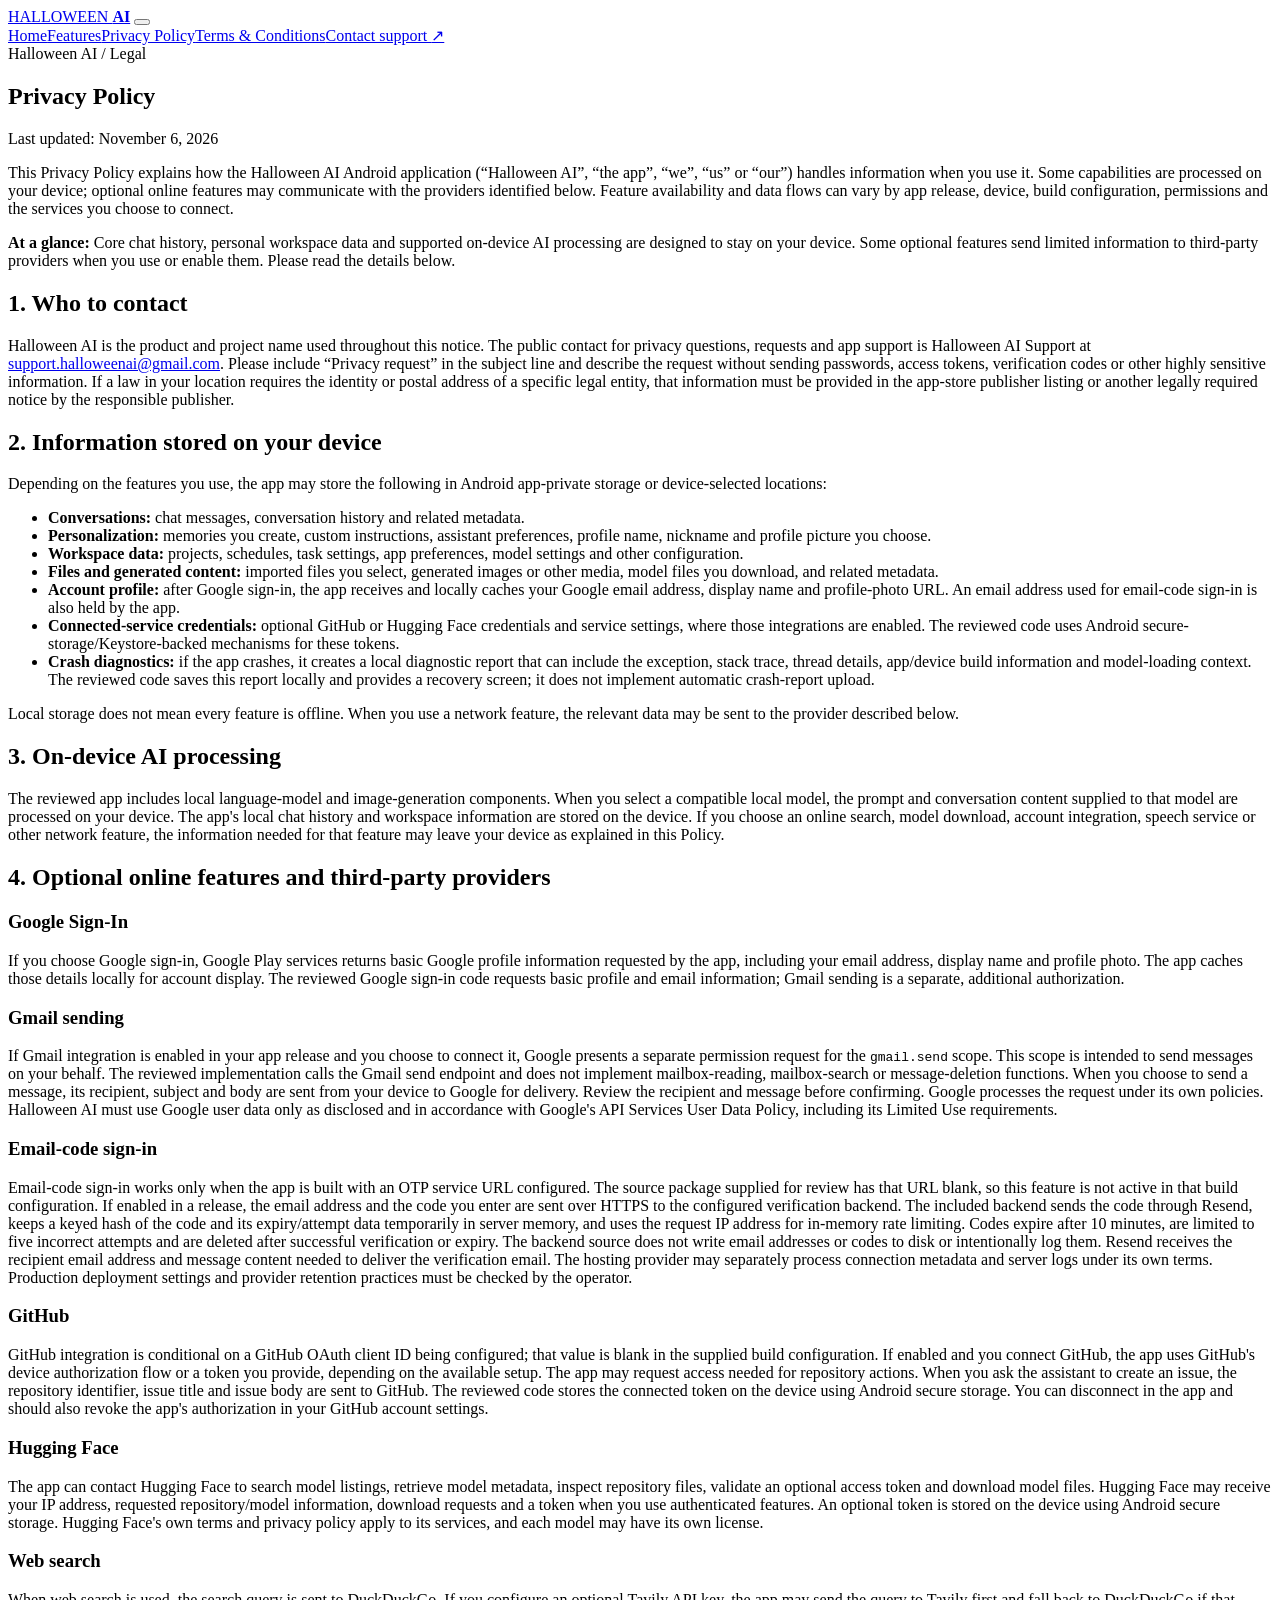
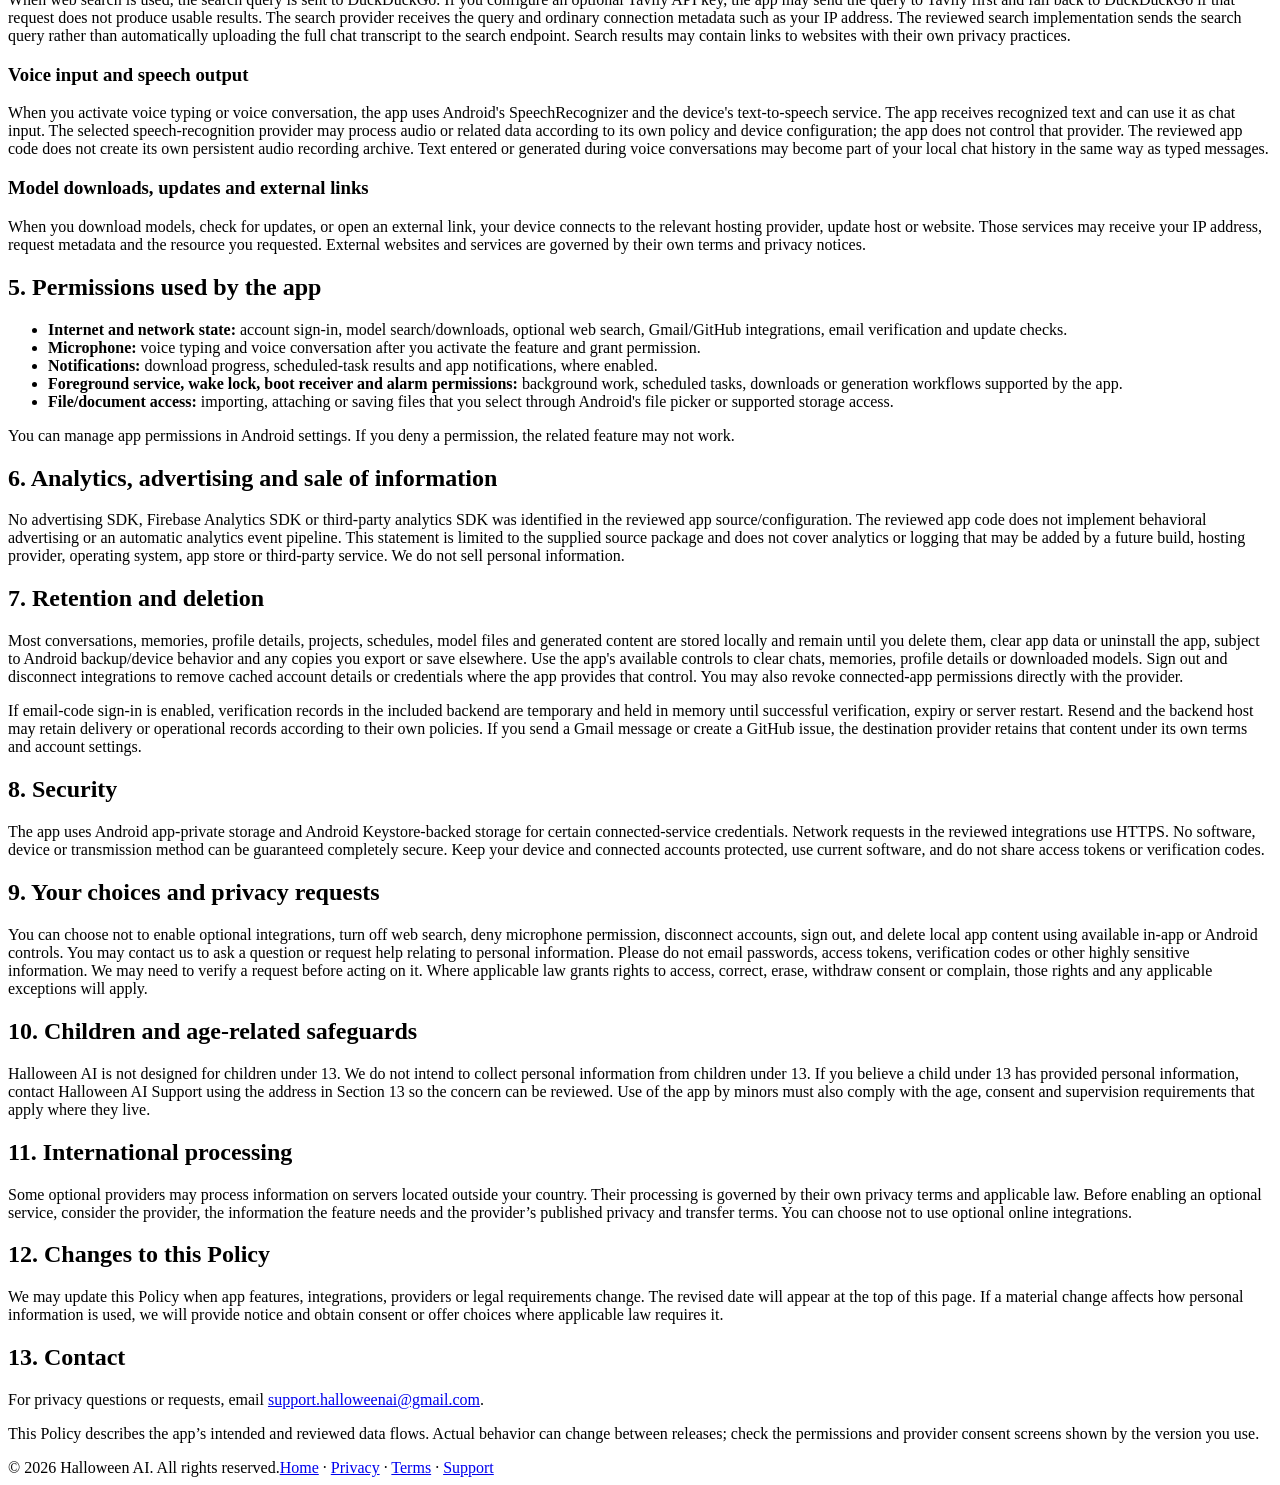
==== privacy-policy.html @ 9874dac2 "Add files via upload" ====
<!doctype html><html lang="en"><head><meta charset="utf-8"><meta name="viewport" content="width=device-width,initial-scale=1"><meta name="theme-color" content="#080808"><link rel="icon" type="image/png" href="assets/app-icon.png"><link rel="stylesheet" href="assets/style.css"><meta name="description" content="Halloween AI Privacy Policy explaining local app data, optional integrations, third-party services, retention and user choices."><title>Privacy Policy — Halloween AI</title></head><body><header class="site-header"><div class="container nav-wrap">
<a class="brand" href="index.html"><img class="brand-icon" src="assets/app-icon.png" alt=""><span>HALLOWEEN <b>AI</b></span></a>
<button class="menu-toggle" aria-expanded="false" aria-controls="site-nav" aria-label="Open navigation"><span></span><span></span><span></span></button>
<nav class="site-nav" id="site-nav" aria-label="Main navigation"><a href="index.html">Home</a><a href="index.html#features">Features</a><a href="privacy-policy.html">Privacy Policy</a><a href="terms.html">Terms &amp; Conditions</a><a class="nav-cta" href="mailto:support.halloweenai@gmail.com">Contact support <span>↗</span></a></nav>
</div></header>
<section class="doc-hero"><div class="container"><span class="section-label">Halloween AI / Legal</span><h1>Privacy Policy</h1><p class="updated">Last updated: November 6, 2026</p></div></section>
<main class="wrap doc">
<p>This Privacy Policy explains how the Halloween AI Android application (“Halloween AI”, “the app”, “we”, “us” or “our”) handles information when you use it. Some capabilities are processed on your device; optional online features may communicate with the providers identified below. Feature availability and data flows can vary by app release, device, build configuration, permissions and the services you choose to connect.</p>
<div class="notice"><strong>At a glance:</strong> Core chat history, personal workspace data and supported on-device AI processing are designed to stay on your device. Some optional features send limited information to third-party providers when you use or enable them. Please read the details below.</div>

<h2>1. Who to contact</h2>
<p>Halloween AI is the product and project name used throughout this notice. The public contact for privacy questions, requests and app support is Halloween AI Support at <a href="mailto:support.halloweenai@gmail.com">support.halloweenai@gmail.com</a>. Please include “Privacy request” in the subject line and describe the request without sending passwords, access tokens, verification codes or other highly sensitive information. If a law in your location requires the identity or postal address of a specific legal entity, that information must be provided in the app-store publisher listing or another legally required notice by the responsible publisher.</p>

<h2>2. Information stored on your device</h2>
<p>Depending on the features you use, the app may store the following in Android app-private storage or device-selected locations:</p>
<ul>
<li><strong>Conversations:</strong> chat messages, conversation history and related metadata.</li>
<li><strong>Personalization:</strong> memories you create, custom instructions, assistant preferences, profile name, nickname and profile picture you choose.</li>
<li><strong>Workspace data:</strong> projects, schedules, task settings, app preferences, model settings and other configuration.</li>
<li><strong>Files and generated content:</strong> imported files you select, generated images or other media, model files you download, and related metadata.</li>
<li><strong>Account profile:</strong> after Google sign-in, the app receives and locally caches your Google email address, display name and profile-photo URL. An email address used for email-code sign-in is also held by the app.</li>
<li><strong>Connected-service credentials:</strong> optional GitHub or Hugging Face credentials and service settings, where those integrations are enabled. The reviewed code uses Android secure-storage/Keystore-backed mechanisms for these tokens.</li>
<li><strong>Crash diagnostics:</strong> if the app crashes, it creates a local diagnostic report that can include the exception, stack trace, thread details, app/device build information and model-loading context. The reviewed code saves this report locally and provides a recovery screen; it does not implement automatic crash-report upload.</li>
</ul>
<p>Local storage does not mean every feature is offline. When you use a network feature, the relevant data may be sent to the provider described below.</p>

<h2>3. On-device AI processing</h2>
<p>The reviewed app includes local language-model and image-generation components. When you select a compatible local model, the prompt and conversation content supplied to that model are processed on your device. The app's local chat history and workspace information are stored on the device. If you choose an online search, model download, account integration, speech service or other network feature, the information needed for that feature may leave your device as explained in this Policy.</p>

<h2>4. Optional online features and third-party providers</h2>
<h3>Google Sign-In</h3>
<p>If you choose Google sign-in, Google Play services returns basic Google profile information requested by the app, including your email address, display name and profile photo. The app caches those details locally for account display. The reviewed Google sign-in code requests basic profile and email information; Gmail sending is a separate, additional authorization.</p>
<h3>Gmail sending</h3>
<p>If Gmail integration is enabled in your app release and you choose to connect it, Google presents a separate permission request for the <code>gmail.send</code> scope. This scope is intended to send messages on your behalf. The reviewed implementation calls the Gmail send endpoint and does not implement mailbox-reading, mailbox-search or message-deletion functions. When you choose to send a message, its recipient, subject and body are sent from your device to Google for delivery. Review the recipient and message before confirming. Google processes the request under its own policies. Halloween AI must use Google user data only as disclosed and in accordance with Google's API Services User Data Policy, including its Limited Use requirements.</p>
<h3>Email-code sign-in</h3>
<p>Email-code sign-in works only when the app is built with an OTP service URL configured. The source package supplied for review has that URL blank, so this feature is not active in that build configuration. If enabled in a release, the email address and the code you enter are sent over HTTPS to the configured verification backend. The included backend sends the code through Resend, keeps a keyed hash of the code and its expiry/attempt data temporarily in server memory, and uses the request IP address for in-memory rate limiting. Codes expire after 10 minutes, are limited to five incorrect attempts and are deleted after successful verification or expiry. The backend source does not write email addresses or codes to disk or intentionally log them. Resend receives the recipient email address and message content needed to deliver the verification email. The hosting provider may separately process connection metadata and server logs under its own terms. Production deployment settings and provider retention practices must be checked by the operator.</p>
<h3>GitHub</h3>
<p>GitHub integration is conditional on a GitHub OAuth client ID being configured; that value is blank in the supplied build configuration. If enabled and you connect GitHub, the app uses GitHub's device authorization flow or a token you provide, depending on the available setup. The app may request access needed for repository actions. When you ask the assistant to create an issue, the repository identifier, issue title and issue body are sent to GitHub. The reviewed code stores the connected token on the device using Android secure storage. You can disconnect in the app and should also revoke the app's authorization in your GitHub account settings.</p>
<h3>Hugging Face</h3>
<p>The app can contact Hugging Face to search model listings, retrieve model metadata, inspect repository files, validate an optional access token and download model files. Hugging Face may receive your IP address, requested repository/model information, download requests and a token when you use authenticated features. An optional token is stored on the device using Android secure storage. Hugging Face's own terms and privacy policy apply to its services, and each model may have its own license.</p>
<h3>Web search</h3>
<p>When web search is used, the search query is sent to DuckDuckGo. If you configure an optional Tavily API key, the app may send the query to Tavily first and fall back to DuckDuckGo if that request does not produce usable results. The search provider receives the query and ordinary connection metadata such as your IP address. The reviewed search implementation sends the search query rather than automatically uploading the full chat transcript to the search endpoint. Search results may contain links to websites with their own privacy practices.</p>
<h3>Voice input and speech output</h3>
<p>When you activate voice typing or voice conversation, the app uses Android's SpeechRecognizer and the device's text-to-speech service. The app receives recognized text and can use it as chat input. The selected speech-recognition provider may process audio or related data according to its own policy and device configuration; the app does not control that provider. The reviewed app code does not create its own persistent audio recording archive. Text entered or generated during voice conversations may become part of your local chat history in the same way as typed messages.</p>
<h3>Model downloads, updates and external links</h3>
<p>When you download models, check for updates, or open an external link, your device connects to the relevant hosting provider, update host or website. Those services may receive your IP address, request metadata and the resource you requested. External websites and services are governed by their own terms and privacy notices.</p>

<h2>5. Permissions used by the app</h2>
<ul>
<li><strong>Internet and network state:</strong> account sign-in, model search/downloads, optional web search, Gmail/GitHub integrations, email verification and update checks.</li>
<li><strong>Microphone:</strong> voice typing and voice conversation after you activate the feature and grant permission.</li>
<li><strong>Notifications:</strong> download progress, scheduled-task results and app notifications, where enabled.</li>
<li><strong>Foreground service, wake lock, boot receiver and alarm permissions:</strong> background work, scheduled tasks, downloads or generation workflows supported by the app.</li>
<li><strong>File/document access:</strong> importing, attaching or saving files that you select through Android's file picker or supported storage access.</li>
</ul>
<p>You can manage app permissions in Android settings. If you deny a permission, the related feature may not work.</p>

<h2>6. Analytics, advertising and sale of information</h2>
<p>No advertising SDK, Firebase Analytics SDK or third-party analytics SDK was identified in the reviewed app source/configuration. The reviewed app code does not implement behavioral advertising or an automatic analytics event pipeline. This statement is limited to the supplied source package and does not cover analytics or logging that may be added by a future build, hosting provider, operating system, app store or third-party service. We do not sell personal information.</p>

<h2>7. Retention and deletion</h2>
<p>Most conversations, memories, profile details, projects, schedules, model files and generated content are stored locally and remain until you delete them, clear app data or uninstall the app, subject to Android backup/device behavior and any copies you export or save elsewhere. Use the app's available controls to clear chats, memories, profile details or downloaded models. Sign out and disconnect integrations to remove cached account details or credentials where the app provides that control. You may also revoke connected-app permissions directly with the provider.</p>
<p>If email-code sign-in is enabled, verification records in the included backend are temporary and held in memory until successful verification, expiry or server restart. Resend and the backend host may retain delivery or operational records according to their own policies. If you send a Gmail message or create a GitHub issue, the destination provider retains that content under its own terms and account settings.</p>

<h2>8. Security</h2>
<p>The app uses Android app-private storage and Android Keystore-backed storage for certain connected-service credentials. Network requests in the reviewed integrations use HTTPS. No software, device or transmission method can be guaranteed completely secure. Keep your device and connected accounts protected, use current software, and do not share access tokens or verification codes.</p>

<h2>9. Your choices and privacy requests</h2>
<p>You can choose not to enable optional integrations, turn off web search, deny microphone permission, disconnect accounts, sign out, and delete local app content using available in-app or Android controls. You may contact us to ask a question or request help relating to personal information. Please do not email passwords, access tokens, verification codes or other highly sensitive information. We may need to verify a request before acting on it. Where applicable law grants rights to access, correct, erase, withdraw consent or complain, those rights and any applicable exceptions will apply.</p>

<h2>10. Children and age-related safeguards</h2>
<p>Halloween AI is not designed for children under 13. We do not intend to collect personal information from children under 13. If you believe a child under 13 has provided personal information, contact Halloween AI Support using the address in Section 13 so the concern can be reviewed. Use of the app by minors must also comply with the age, consent and supervision requirements that apply where they live.</p>

<h2>11. International processing</h2>
<p>Some optional providers may process information on servers located outside your country. Their processing is governed by their own privacy terms and applicable law. Before enabling an optional service, consider the provider, the information the feature needs and the provider’s published privacy and transfer terms. You can choose not to use optional online integrations.</p>

<h2>12. Changes to this Policy</h2>
<p>We may update this Policy when app features, integrations, providers or legal requirements change. The revised date will appear at the top of this page. If a material change affects how personal information is used, we will provide notice and obtain consent or offer choices where applicable law requires it.</p>

<h2>13. Contact</h2>
<p>For privacy questions or requests, email <a href="mailto:support.halloweenai@gmail.com">support.halloweenai@gmail.com</a>.</p>
<p class="updated">This Policy describes the app’s intended and reviewed data flows. Actual behavior can change between releases; check the permissions and provider consent screens shown by the version you use.</p>
</main><footer class="site-footer"><div class="container footer-bottom"><span>© <span id="year">2026</span> Halloween AI. All rights reserved.</span><span><a href="index.html">Home</a> · <a href="privacy-policy.html">Privacy</a> · <a href="terms.html">Terms</a> · <a href="mailto:support.halloweenai@gmail.com">Support</a></span></div></footer><script src="assets/site.js" defer></script></body></html>
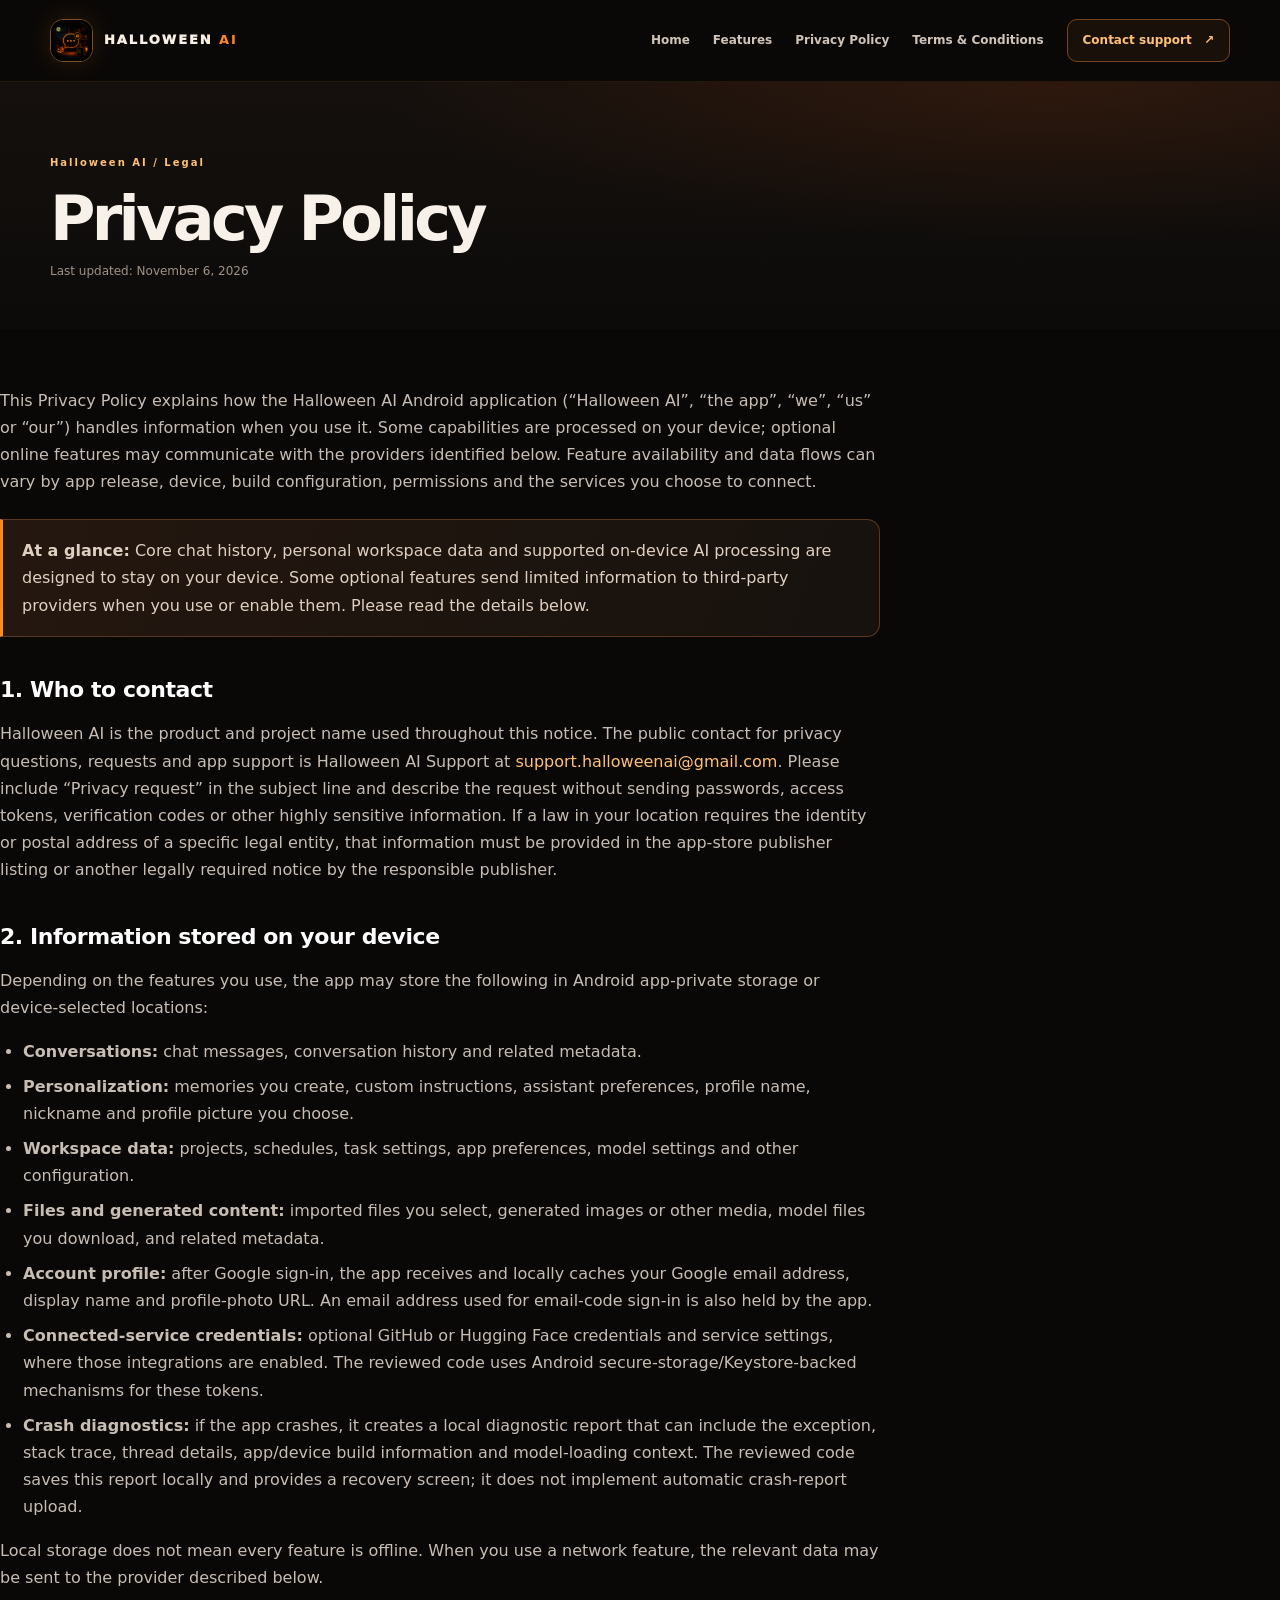
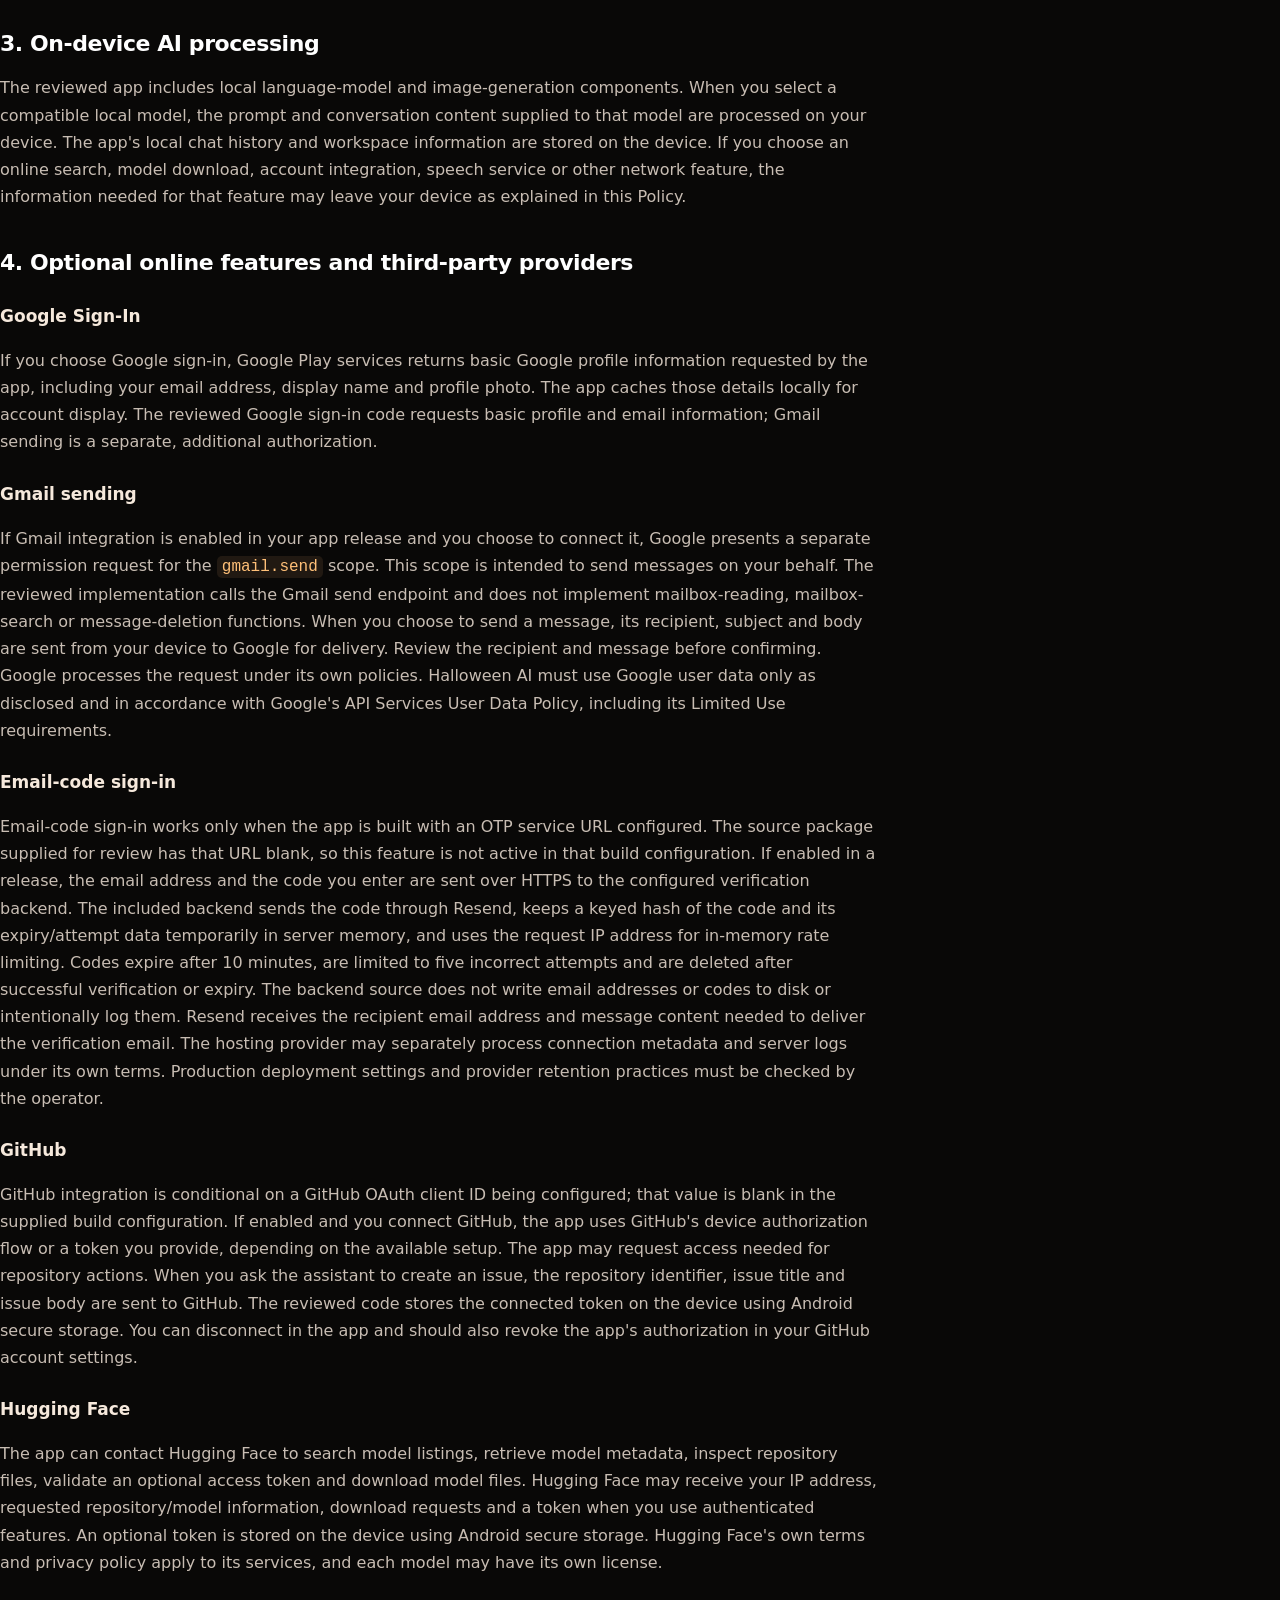
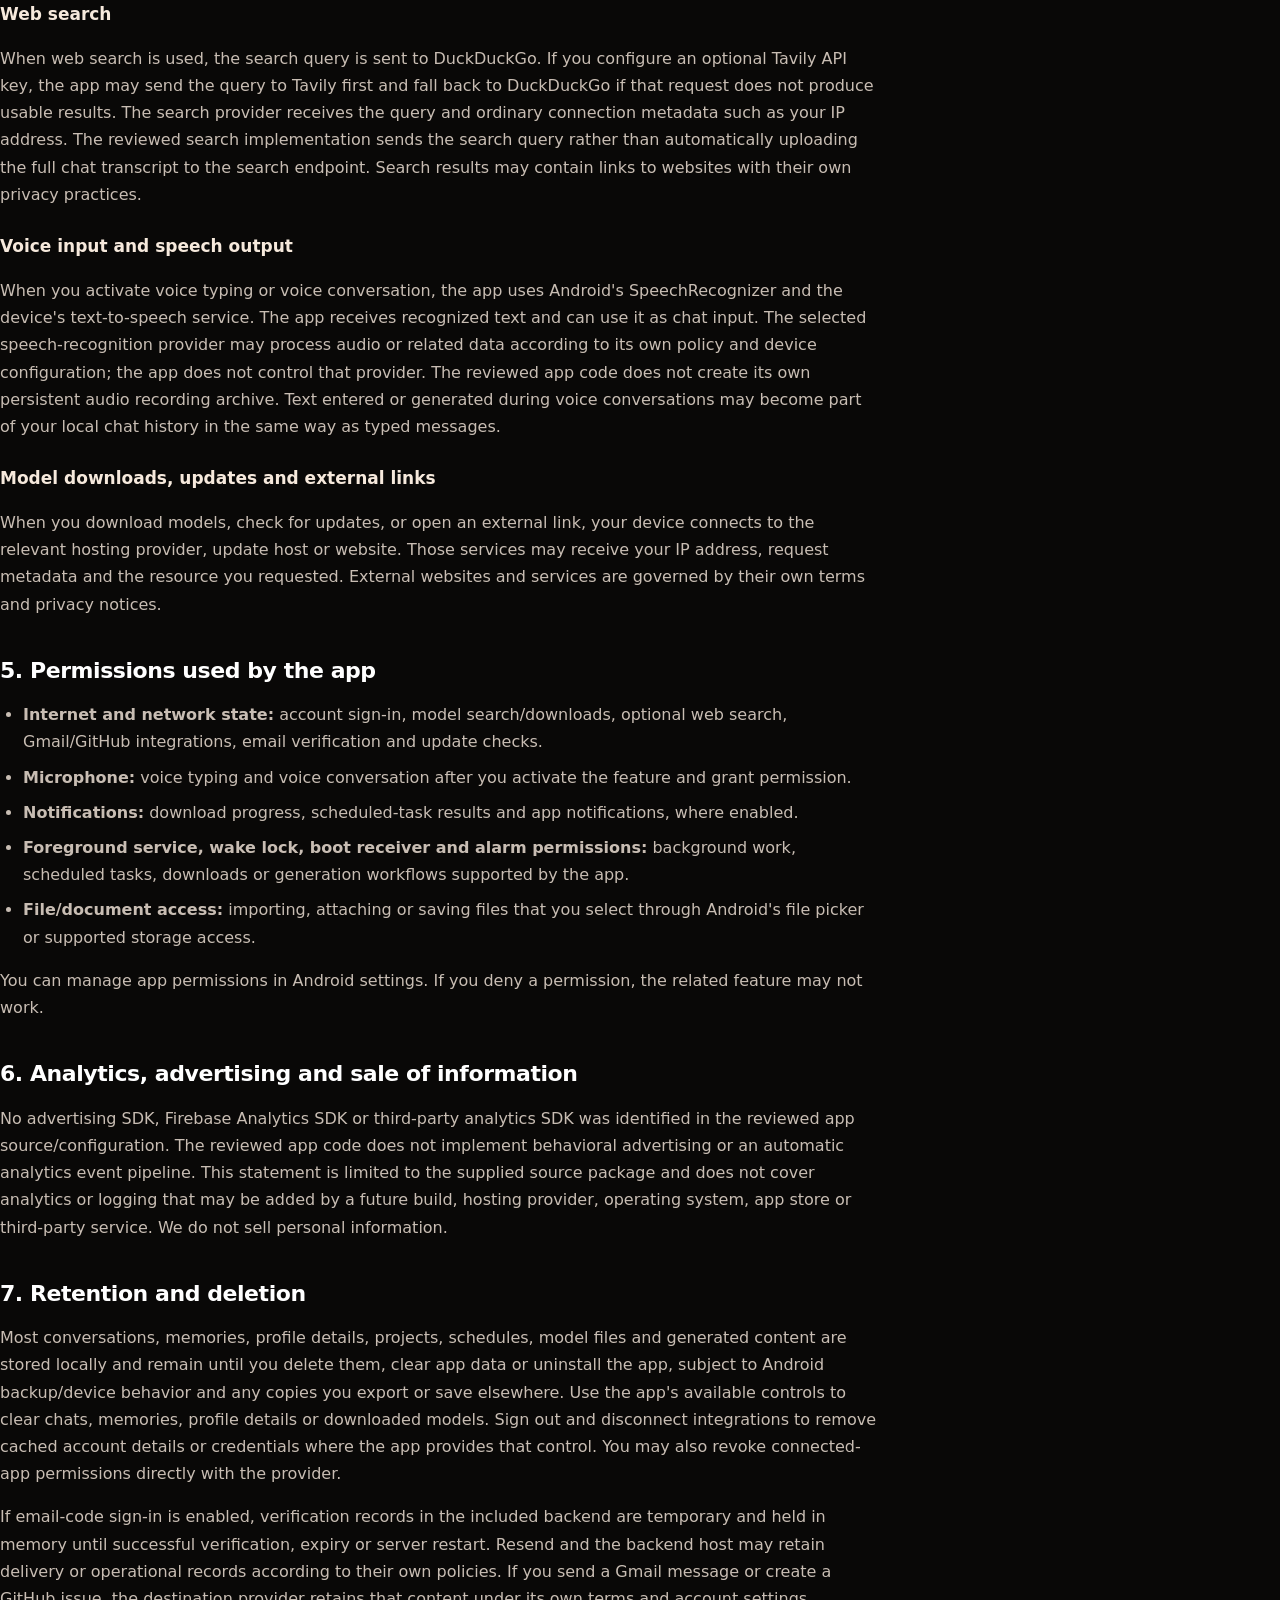
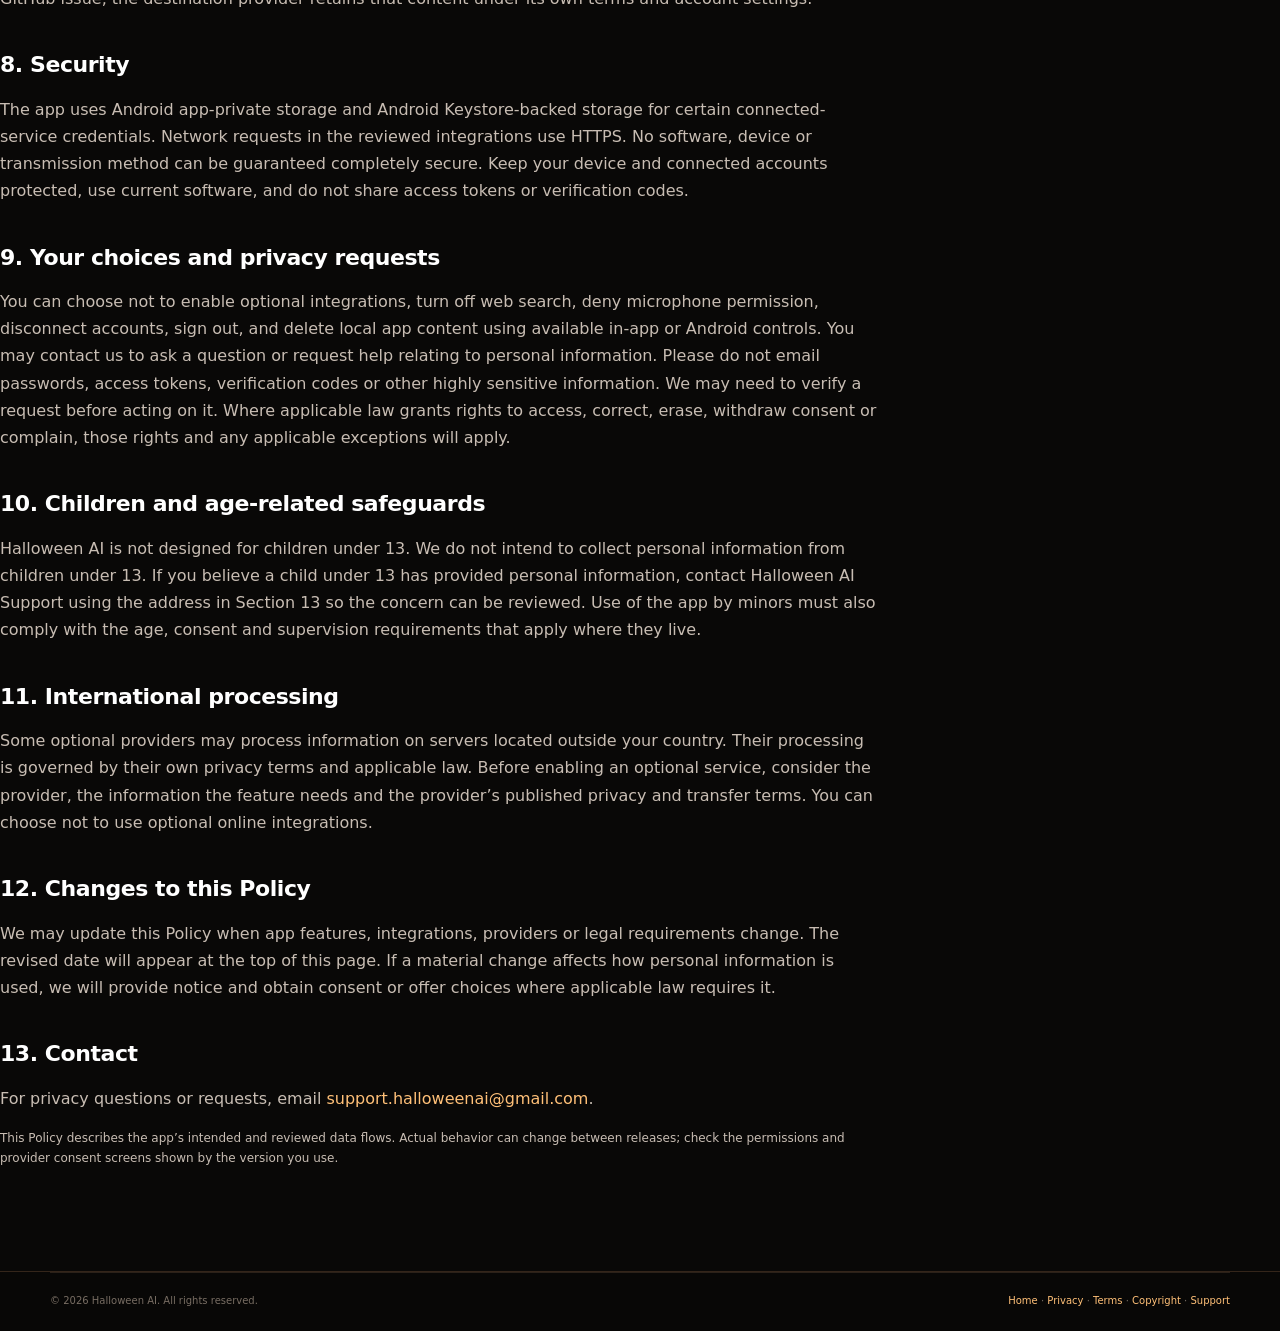
==== commit 8495e715: "Add files via upload" ====
--- a/privacy-policy.html
+++ b/privacy-policy.html
@@ -80,4 +80,4 @@
 <h2>13. Contact</h2>
 <p>For privacy questions or requests, email <a href="mailto:support.halloweenai@gmail.com">support.halloweenai@gmail.com</a>.</p>
 <p class="updated">This Policy describes the app’s intended and reviewed data flows. Actual behavior can change between releases; check the permissions and provider consent screens shown by the version you use.</p>
-</main><footer class="site-footer"><div class="container footer-bottom"><span>© <span id="year">2026</span> Halloween AI. All rights reserved.</span><span><a href="index.html">Home</a> · <a href="privacy-policy.html">Privacy</a> · <a href="terms.html">Terms</a> · <a href="mailto:support.halloweenai@gmail.com">Support</a></span></div></footer><script src="assets/site.js" defer></script></body></html>+</main><footer class="site-footer"><div class="container footer-bottom"><span>© <span id="year">2026</span> Halloween AI. All rights reserved.</span><span><a href="index.html">Home</a> · <a href="privacy-policy.html">Privacy</a> · <a href="terms.html">Terms</a> · <a href="copyright-policy.html">Copyright</a> · <a href="mailto:support.halloweenai@gmail.com">Support</a></span></div></footer><script src="assets/site.js" defer></script></body></html>
--- a/assets/style.css
+++ b/assets/style.css
@@ -0,0 +1,7 @@
+:root{--bg:#090807;--bg2:#100d0b;--panel:#15110e;--ink:#f7f1e9;--muted:#b8aaa0;--dim:#887b72;--orange:#ff8a24;--gold:#ffc078;--line:#35271d;--max:1180px}*{box-sizing:border-box}html{scroll-behavior:smooth;scroll-padding-top:100px}body{margin:0;background:var(--bg);color:var(--ink);font:16px/1.7 Inter,ui-sans-serif,system-ui,-apple-system,"Segoe UI",Roboto,Arial,sans-serif}a{color:var(--gold);text-decoration:none}a:hover{color:#ffd39c}button{font:inherit}.container{width:min(var(--max),calc(100% - 48px));margin:auto}.skip-link{position:absolute;left:-9999px;top:8px;background:#fff;color:#000;padding:10px;z-index:99}.skip-link:focus{left:8px}.site-header{height:82px;position:sticky;top:0;z-index:50;background:#0b0908ed;backdrop-filter:blur(18px);border-bottom:1px solid #ff9a321c}.nav-wrap{height:100%;display:flex;align-items:center;justify-content:space-between;gap:28px}.brand{display:flex;align-items:center;gap:11px;color:#f8eee4;font-size:13px;font-weight:950;letter-spacing:.15em;white-space:nowrap}.brand:hover{color:#fff}.brand b{color:var(--orange)}.brand-icon{width:43px;height:43px;border-radius:13px;border:1px solid #79502b;box-shadow:0 0 25px #ff8b2425}.site-nav{display:flex;align-items:center;gap:23px}.site-nav>a{font-size:12px;font-weight:700;color:#d0c3b8}.site-nav>a:hover,.site-nav>a.active{color:var(--gold)}.site-nav .nav-cta{padding:10px 15px;border:1px solid #76451f;border-radius:10px;color:#ffc078;background:#ff8a2410}.nav-cta span{padding-left:8px}.menu-toggle{display:none;background:none;border:1px solid var(--line);border-radius:9px;padding:9px}.menu-toggle span{display:block;width:19px;height:2px;background:#ffc078;margin:4px}.hero{position:relative;isolation:isolate;overflow:hidden;min-height:650px;padding:88px 0 70px;background:radial-gradient(ellipse at 78% 42%,#8e3c1d38,transparent 37%),linear-gradient(112deg,#17100c,#0b0908 62%,#100b08)}.hero:after{content:"";position:absolute;z-index:-1;inset:0;opacity:.13;background-image:radial-gradient(#ffcc9b 1px,transparent 1px);background-size:39px 39px;mask-image:linear-gradient(90deg,transparent,#000)}.hero-grid{display:grid;grid-template-columns:1.05fr .95fr;align-items:center;gap:40px;position:relative;z-index:1}.hero-copy{max-width:650px}.eyebrow,.section-label{color:var(--gold);font-size:10px;font-weight:900;letter-spacing:.2em}.eyebrow{display:inline-flex;align-items:center;gap:10px;border:1px solid #70401f;border-radius:999px;padding:8px 14px;background:#1c120c99}.eyebrow i,.note-dot{width:7px;height:7px;border-radius:50%;background:var(--orange);box-shadow:0 0 12px var(--orange)}h1{font-size:clamp(55px,7.4vw,94px);line-height:.97;letter-spacing:-.075em;margin:27px 0 22px;font-weight:850}h1 span,h2 span{color:var(--orange);text-shadow:0 0 32px #ff851e2c}.hero-lead{max-width:590px;font-size:18px;color:#c3b5aa;line-height:1.75}.hero-actions{display:flex;gap:13px;flex-wrap:wrap;margin:31px 0 23px}.button{display:inline-flex;align-items:center;justify-content:center;gap:15px;min-height:49px;padding:12px 19px;border-radius:11px;font-size:12px;font-weight:850;transition:transform .2s,box-shadow .2s}.button:hover{transform:translateY(-2px);text-decoration:none}.button-primary{color:#211207;background:linear-gradient(135deg,#ffc16c,#f47717);box-shadow:0 9px 28px #ff851e24}.button-primary:hover{color:#211207;box-shadow:0 12px 35px #ff851e44}.button-quiet{color:#eee0d2;border:1px solid #5a4535;background:#ffffff06}.hero-note{display:flex;align-items:center;gap:10px;color:#94877d;font-size:11px;letter-spacing:.03em}.hero-art{height:475px;position:relative;display:grid;place-items:center;isolation:isolate}.moon{position:absolute;width:240px;height:240px;border-radius:50%;top:33px;right:12%;background:radial-gradient(circle at 36% 35%,#ffe0a4,#ff9b35 48%,#a44716 76%);box-shadow:0 0 80px #ff8a2450,0 0 170px #ff8a241e;opacity:.83}.orbit{position:absolute;border:1px solid #e88a4535;border-radius:50%;transform:rotate(-24deg)}.orbit-a{width:430px;height:220px}.orbit-b{width:360px;height:310px;transform:rotate(45deg)}.app-tile{width:190px;height:190px;border-radius:42px;position:relative;z-index:3;overflow:hidden;border:1px solid #f9b36a88;box-shadow:0 25px 80px #000a,0 0 65px #ff8a2440;transform:rotate(-7deg)}.app-tile img{width:100%;height:100%;object-fit:cover}.tile-glint{position:absolute;inset:0;background:linear-gradient(135deg,#ffffff30,transparent 35%,transparent 70%,#ffb45b22)}.floating-chip{position:absolute;z-index:5;padding:10px 14px;border:1px solid #79502b;background:#17100de8;border-radius:11px;color:#ead9c8;font-size:11px;box-shadow:0 12px 30px #0008}.floating-chip span{color:var(--orange);margin-right:7px}.chip-top{top:90px;left:3%}.chip-bottom{bottom:96px;right:0}.bat{position:absolute;color:#ffb56b;font-size:25px;opacity:.65}.bat-one{top:46px;left:23%}.bat-two{right:12%;top:195px}.hill{position:absolute;z-index:-1;bottom:20px;border-radius:50% 50% 0 0}.hill-back{width:125%;height:150px;background:#1a100b;left:-15%;transform:rotate(-7deg)}.hill-front{width:125%;height:110px;background:#0b0908;right:-20%;bottom:-8px;transform:rotate(5deg)}.art-caption{position:absolute;bottom:22px;letter-spacing:.28em;font-size:9px;color:#927f70}.art-caption b{color:var(--orange);padding:0 7px}.hero-bottom-line{position:absolute;bottom:0;left:0;width:100%;height:1px;background:linear-gradient(90deg,transparent,#9b542b,transparent)}.section-pad{padding:105px 0}.intro-grid{display:grid;grid-template-columns:1fr 1fr;gap:90px;align-items:start}.section-label{display:block;margin-bottom:18px}.intro h2,.section-heading h2,.philosophy h2,.trust h2,.faq h2,.closing h2{font-size:clamp(38px,5vw,60px);line-height:1.04;letter-spacing:-.06em;margin:0;font-weight:820}.intro-copy{padding-top:25px}.intro-copy p,.philosophy-copy>p,.trust-grid>div>p,.faq-grid>div>p{color:var(--muted);font-size:15px;line-height:1.9;margin:0 0 17px}.features{background:linear-gradient(180deg,#100c09,#0c0a08);border-top:1px solid #3b281b;border-bottom:1px solid #3b281b}.section-heading{display:flex;justify-content:space-between;align-items:end;gap:35px;margin-bottom:40px}.section-heading>p{max-width:340px;color:var(--muted);font-size:14px;margin:0 0 5px}.feature-grid{display:grid;grid-template-columns:repeat(3,1fr);gap:16px}.feature-card{min-height:345px;padding:23px;border:1px solid #3b2a1e;border-radius:18px;background:linear-gradient(145deg,#1c1510,#100e0c);position:relative;overflow:hidden;transition:transform .2s,border-color .2s}.feature-card:hover{transform:translateY(-4px);border-color:#8b5428}.feature-top{display:flex;align-items:center;justify-content:space-between}.feature-icon{width:38px;height:38px;border-radius:11px;display:grid;place-items:center;color:var(--orange);background:#ff8a2415;border:1px solid #713e1f;font-size:20px}.feature-index{font-size:10px;color:#806e5e;letter-spacing:.13em}.feature-card h3{font-size:19px;margin:20px 0 7px;letter-spacing:-.03em}.feature-card p{font-size:13px;color:#a99a8d;line-height:1.7;margin:0;max-width:310px}.card-tag{display:inline-block;margin-top:17px;font-size:9px;letter-spacing:.16em;color:#d48a4b;font-weight:850}.feature-visual{height:112px;margin:16px 0 0;position:relative;border-radius:12px;background:#0b0908;border:1px solid #35261b;overflow:hidden}.visual-chat{padding:15px}.chat-line{height:6px;border-radius:8px;background:#65442b;margin:8px 0}.chat-line.short{width:32%;background:#b96b2c}.chat-line.medium{width:70%}.chat-line.tiny{width:47%;opacity:.5}.chat-bubble{width:max-content;max-width:80%;padding:8px 11px;background:#2c1b10;border:1px solid #6c3b1d;border-radius:10px;color:#e8c6a4;font-size:10px;margin:9px 0 0 auto}.visual-image{display:grid;place-items:center;background:radial-gradient(circle at 55% 50%,#65300e,#17100b 70%)}.image-frame{width:80px;height:80px;border:1px solid #e78a3a;border-radius:14px;display:grid;place-items:center;background:linear-gradient(145deg,#ffb65b55,#4c200c);box-shadow:0 0 35px #f27a2838}.image-frame span{font-size:28px;color:#ffe0a5}.image-frame small{font-size:7px;letter-spacing:.12em;color:#f4c48d}.visual-model{padding:19px;background:linear-gradient(135deg,#1a120d,#0b0908)}.model-pill{border:1px solid #69401f;border-radius:8px;padding:8px 11px;color:#e4b27d;font-size:9px;letter-spacing:.1em}.model-pill b{float:right;color:var(--orange)}.model-bars{display:flex;gap:8px;margin-top:14px}.model-bars i{height:20px;flex:1;border-radius:5px;background:linear-gradient(90deg,#673c1e,#e47a2a)}.model-bars i:nth-child(2){opacity:.6}.model-bars i:nth-child(3){opacity:.35}.visual-search{display:grid;place-items:center;background:radial-gradient(circle,#3c220f,#0b0908 68%)}.search-orbit{z-index:2;width:54px;height:54px;border:1px solid #c87b38;border-radius:50%;display:grid;place-items:center;font-size:32px;color:#ffc078;background:#201208}.search-rings{position:absolute;width:160px;height:70px;border:1px solid #7c4c2b;border-radius:50%;transform:rotate(-25deg)}.visual-library{display:flex;align-items:center;justify-content:center;background:radial-gradient(ellipse,#321b0d,#0b0908)}.library-card{width:60px;height:72px;border:1px solid #a35a27;border-radius:9px;display:grid;place-items:center;font-size:23px;color:#ffc078;box-shadow:0 8px 18px #0009}.library-card.one{transform:rotate(-14deg);background:#3b1e0e}.library-card.two{transform:translateY(-8px);background:#261a13;z-index:2}.library-card.three{transform:rotate(14deg);background:#4a260f}.visual-schedule{display:grid;place-items:center}.schedule-ring{width:75px;height:75px;border:1px solid #b66a30;border-radius:50%;display:grid;place-items:center;position:relative;color:#ffc078}.schedule-ring:before,.schedule-ring:after{content:"";position:absolute;inset:7px;border:1px dashed #70421f;border-radius:50%}.schedule-ring b{font-size:15px}.schedule-ring span{position:absolute;width:5px;height:5px;background:var(--orange);border-radius:50%;top:4px;right:10px;box-shadow:0 0 10px var(--orange)}.fine-print{color:#796d63;font-size:11px;margin:18px 0 0}.philosophy{background:#0a0908}.philosophy-grid{display:grid;grid-template-columns:1fr 1fr;gap:85px;align-items:center}.philosophy-art{height:480px;border:1px solid #3c281a;border-radius:22px;overflow:hidden;position:relative;background:radial-gradient(ellipse at 50% 25%,#8a401b,#26150d 40%,#0b0908 78%)}.large-moon{position:absolute;top:42px;left:calc(50% - 85px);width:170px;height:170px;border-radius:50%;background:radial-gradient(circle at 35% 30%,#ffe0a1,#e9822b 60%,#8e3b15);box-shadow:0 0 65px #f28a394b}.castle{position:absolute;z-index:2;bottom:94px;left:50%;transform:translateX(-50%);width:210px;height:145px;background:#130e0b;clip-path:polygon(0 100%,0 48%,12% 48%,12% 20%,22% 20%,22% 48%,37% 48%,37% 0,48% 0,48% 48%,63% 48%,63% 25%,75% 25%,75% 48%,100% 48%,100% 100%)}.castle i{position:absolute;width:8px;height:14px;background:#e9822b;bottom:25px;left:40px}.castle i:nth-child(2){left:96px}.castle i:nth-child(3){left:158px}.castle b{position:absolute;bottom:0;left:87px;width:35px;height:60px;border-radius:50% 50% 0 0;background:#070605}.hill-back{z-index:3}.fog{position:absolute;bottom:48px;width:130%;height:65px;background:#d27a3420;filter:blur(22px);z-index:4}.tree{position:absolute;z-index:3;bottom:60px;width:3px;height:230px;background:#0c0907}.tree:before,.tree:after{content:"";position:absolute;width:3px;height:105px;background:#0c0907;transform-origin:bottom}.tree:before{transform:rotate(35deg);bottom:100px}.tree:after{transform:rotate(-38deg);bottom:130px}.tree-left{left:13%;transform:rotate(10deg)}.tree-right{right:13%;transform:rotate(-9deg)}.pumpkin{position:absolute;z-index:5;bottom:37px;color:#ffbd65;background:radial-gradient(ellipse,#fa8b2b,#78300e);width:45px;height:35px;border-radius:48%;display:grid;place-items:center;box-shadow:0 0 25px #ff7d2855;font-size:14px}.pumpkin-a{left:25%}.pumpkin-b{right:24%;bottom:28px;transform:scale(.7)}.philosophy-copy>p{margin:20px 0}.principle-list{border-top:1px solid var(--line);margin-top:27px}.principle-list>div{display:flex;gap:18px;padding:17px 0;border-bottom:1px solid var(--line)}.principle-list>div>b{font-size:11px;color:var(--orange);padding-top:2px}.principle-list strong,.principle-list small{display:block}.principle-list strong{font-size:13px}.principle-list small{color:#988a7e;font-size:11px;margin-top:3px}.text-link{display:inline-flex;gap:14px;margin-top:25px;font-size:12px;font-weight:800;color:var(--gold)}.trust{background:linear-gradient(130deg,#17100b,#0c0a08);border-top:1px solid #39271a;border-bottom:1px solid #39271a}.trust-grid{display:grid;grid-template-columns:.9fr 1.1fr;gap:100px;align-items:center}.trust-grid>div>p{max-width:430px;margin-top:20px}.trust-links{border-top:1px solid #49301e}.trust-links>a{display:flex;align-items:center;gap:16px;padding:19px 0;border-bottom:1px solid #49301e;color:var(--ink)}.trust-links>a:hover{color:var(--gold)}.trust-icon{width:43px;height:43px;border:1px solid #75431f;border-radius:12px;background:#ff8a2412;color:var(--orange);display:grid;place-items:center;font-size:21px}.trust-links b,.trust-links small{display:block}.trust-links b{font-size:14px}.trust-links small{font-size:11px;color:#9e9084;margin-top:3px}.trust-links strong{margin-left:auto;color:var(--orange)}.faq{background:#0b0908}.faq-grid{display:grid;grid-template-columns:.7fr 1.3fr;gap:90px}.faq-grid>div>p{max-width:290px;margin-top:18px}.faq-list details{border-bottom:1px solid var(--line);padding:19px 0}.faq-list details:first-child{border-top:1px solid var(--line)}.faq-list summary{list-style:none;cursor:pointer;font-size:14px;font-weight:750;position:relative;padding-right:35px}.faq-list summary::-webkit-details-marker{display:none}.faq-list summary:after{content:"+";position:absolute;right:3px;top:-3px;color:var(--orange);font-size:22px;font-weight:400}.faq-list details[open] summary:after{content:"−"}.faq-list details p{font-size:13px;line-height:1.8;color:var(--muted);max-width:650px;margin:12px 30px 0 0}.closing{padding:95px 0;text-align:center;position:relative;overflow:hidden;background:radial-gradient(ellipse at 50% 65%,#7d351c48,transparent 55%),#100b08;border-top:1px solid #39271a}.closing-inner{position:relative}.closing-orb{width:55px;height:55px;border-radius:50%;margin:0 auto 22px;display:grid;place-items:center;background:linear-gradient(135deg,#ffc16c,#e46c1a);color:#241207;box-shadow:0 0 55px #ff8a2445;font-size:24px}.closing h2{font-size:clamp(44px,6vw,70px)}.closing p{color:#b6a69a;margin:17px 0 25px;font-size:14px}.site-footer{background:#080706;border-top:1px solid #34251a}.footer-main{display:grid;grid-template-columns:1.5fr 1fr 1.3fr 1fr;gap:45px;padding:55px 0}.footer-brand p{color:#897c71;font-size:12px;line-height:1.8}.footer-col{display:flex;flex-direction:column;gap:11px}.footer-col>b{font-size:9px;letter-spacing:.18em;color:#d38b4d;margin-bottom:5px}.footer-col a,.footer-col span{font-size:11px;color:#a99a8e}.footer-col a:hover{color:var(--gold)}.footer-bottom{border-top:1px solid #2b2119;padding:19px 0 24px;display:flex;justify-content:space-between;gap:15px;color:#786d63;font-size:10px}.footer-bottom i{color:var(--orange);font-style:normal;margin-left:6px}
+/* Legal document pages share this site system. */
+.doc-hero{padding:72px 0 35px;background:radial-gradient(ellipse at 82% 0%,#74300e45,transparent 45%),linear-gradient(180deg,#15100d,#0c0b0a)}.doc-hero h1{font-size:clamp(40px,5.5vw,62px);margin:14px 0 8px;letter-spacing:-.06em}.updated{font-size:12px;color:#9f9186}.doc{max-width:880px;padding:42px 0 90px}.doc h2{font-size:22px;line-height:1.3;margin:39px 0 10px;color:#fff;letter-spacing:-.02em}.doc h3{font-size:17px;margin:24px 0 7px;color:#f6e9dc}.doc p,.doc li{color:#c8bdb3}.doc ul{padding-left:23px}.doc li{margin:8px 0}.doc code{color:#ffc078;background:#211912;padding:2px 5px;border-radius:5px}.notice{border:1px solid #5b381e;border-left:3px solid var(--orange);background:linear-gradient(110deg,#24170f,#17120e);padding:17px 19px;border-radius:0 13px 13px 0;color:#e0d0c1;margin:24px 0}.doc-nav{display:flex;gap:12px;flex-wrap:wrap;margin:0 0 25px}.doc-nav a{border:1px solid #4b3321;border-radius:9px;padding:8px 12px;font-size:11px}
+@media(max-width:900px){.site-nav{gap:14px}.site-nav>a{font-size:11px}.hero-grid{gap:15px}.hero-art{transform:scale(.9)}.philosophy-grid,.trust-grid{gap:48px}.faq-grid{gap:50px}.footer-main{gap:25px}}
+@media(max-width:700px){.container{width:calc(100% - 36px)}.site-header{height:72px}.brand-icon{width:39px;height:39px}.menu-toggle{display:block;margin-left:auto}.nav-wrap{position:relative}.site-nav{display:none;position:absolute;top:71px;left:-18px;right:-18px;padding:18px;background:#100d0bf7;border-bottom:1px solid var(--line);box-shadow:0 15px 25px #0008;align-items:stretch;flex-direction:column;gap:0}.site-nav.open{display:flex}.site-nav>a{font-size:13px;padding:12px 5px;border-bottom:1px solid #302219}.site-nav .nav-cta{margin-top:12px;text-align:center}.hero{padding:65px 0 48px;min-height:0}.hero-grid{grid-template-columns:1fr;gap:0}.hero-copy{position:relative;z-index:4}.hero-art{height:350px;margin-top:5px;transform:none}.moon{width:190px;height:190px;right:18%;top:12px}.app-tile{width:145px;height:145px;border-radius:32px}.orbit-a{width:320px;height:170px}.orbit-b{width:300px;height:250px}.chip-top{top:45px;left:1%}.chip-bottom{bottom:65px;right:0}.section-pad{padding:72px 0}.intro-grid,.philosophy-grid,.trust-grid,.faq-grid{grid-template-columns:1fr;gap:28px}.intro-copy{padding-top:0}.section-heading{display:block}.section-heading>p{margin-top:20px}.feature-grid{grid-template-columns:repeat(2,minmax(0,1fr))}.feature-card{padding:17px;min-height:330px}.feature-card h3{font-size:16px}.feature-card p{font-size:12px}.philosophy-art{height:360px;order:2}.philosophy-copy{order:1}.trust-grid{gap:20px}.faq-grid{gap:25px}.footer-main{grid-template-columns:1fr 1fr;gap:30px}.footer-brand{grid-column:1/-1}.footer-bottom{flex-direction:column}.doc-hero{padding:50px 0 28px}.doc{padding:30px 0 65px}}
+@media(max-width:420px){h1{font-size:52px}.hero-lead{font-size:16px}.hero-actions{align-items:stretch;flex-direction:column}.button{width:100%}.feature-grid{grid-template-columns:1fr}.feature-card{min-height:300px}.feature-visual{height:105px}.footer-main{gap:25px}.art-caption{font-size:8px}.floating-chip{font-size:9px;padding:8px 10px}}
+@media(prefers-reduced-motion:reduce){html{scroll-behavior:auto}*,*:before,*:after{transition:none!important;animation:none!important}}
